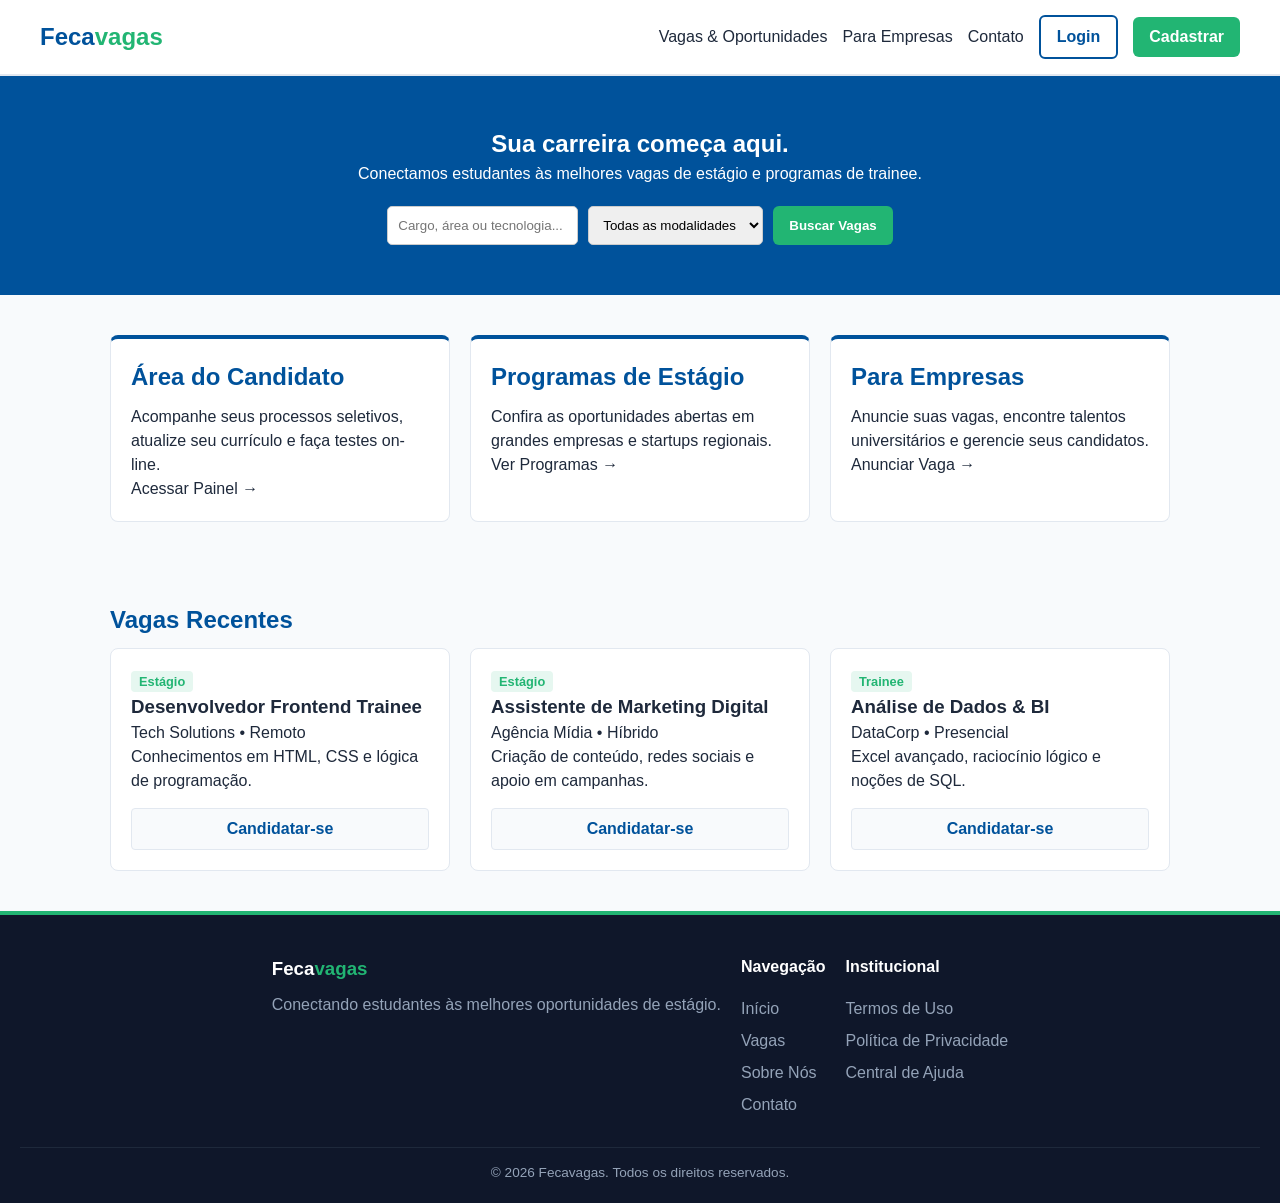
==== index.html @ a6f601c7 "tela da home finalizada" ====
<!DOCTYPE html>
<html lang="en">
<head>
    <meta charset="UTF-8">
    <meta name="viewport" content="width=device-width, initial-scale=1.0">
    <link rel="stylesheet" href="css/style.css">
    <title>Home - Fecavagas</title>
</head>
<body>

    <header class="topo">
        <a href="index.html" class="logo">Feca<span>vagas</span></a>
    
        <nav class="menu">
            <a href="#">Vagas & Oportunidades</a>
            <a href="#">Para Empresas</a>
            <a href="#">Contato</a>
            <a href="#" class="btn-secundario">Login</a>
            <a href="#" class="btn-primario">Cadastrar</a>
        </nav>
    </header>

    <main>

        <!-- SEÇÃO HERO / ÁREA DE BUSCA -->
        <section class="hero">
            <h1>Sua carreira começa aqui.</h1>
            <p>Conectamos estudantes às melhores vagas de estágio e programas de trainee.</p>
      
            <form class="busca-form">
                <input type="text" placeholder="Cargo, área ou tecnologia..." required>
                <select>
                    <option value="">Todas as modalidades</option>
                    <option value="remoto">Remoto</option>
                    <option value="presencial">Presencial</option>
                    <option value="hibrido">Híbrido</option>
                </select>
                <button type="submit" class="btn-primario">Buscar Vagas</button>
            </form>
        </section>

    <!-- ATALHOS PARA OS DIVERSOS MÓDULOS -->
        <section class="modulos">
            <article class="card-modulo">
                <h2>Área do Candidato</h2>
                <p>Acompanhe seus processos seletivos, atualize seu currículo e faça testes on-line.</p>
                <a href="#" class="link-acao">Acessar Painel &rarr;</a>
            </article>

            <article class="card-modulo">
                <h2>Programas de Estágio</h2>
                <p>Confira as oportunidades abertas em grandes empresas e startups regionais.</p>
                <a href="#" class="link-acao">Ver Programas &rarr;</a>
            </article>

            <article class="card-modulo">
                <h2>Para Empresas</h2>
                <p>Anuncie suas vagas, encontre talentos universitários e gerencie seus candidatos.</p>
                <a href="#" class="link-acao">Anunciar Vaga &rarr;</a>
            </article>
        </section>


        <section class="vagas-destaque">
            <h2>Vagas Recentes</h2>
      
            <section class="grid-vagas">
                <article class="card-vaga">
                    <span class="tag">Estágio</span>
                    <h3>Desenvolvedor Frontend Trainee</h3>
                    <p class="empresa">Tech Solutions • Remoto</p>
                    <p class="requisitos">Conhecimentos em HTML, CSS e lógica de programação.</p>
                    <a href="#" class="btn-detalhes">Candidatar-se</a>
                </article>

                <article class="card-vaga">
                    <span class="tag">Estágio</span>
                    <h3>Assistente de Marketing Digital</h3>
                    <p class="empresa">Agência Mídia • Híbrido</p>
                    <p class="requisitos">Criação de conteúdo, redes sociais e apoio em campanhas.</p>
                    <a href="#" class="btn-detalhes">Candidatar-se</a>
                </article>

                <article class="card-vaga">
                    <span class="tag">Trainee</span>
                    <h3>Análise de Dados & BI</h3>
                    <p class="empresa">DataCorp • Presencial</p>
                    <p class="requisitos">Excel avançado, raciocínio lógico e noções de SQL.</p>
                    <a href="#" class="btn-detalhes">Candidatar-se</a>
                </article>
            </section>
        </section>

    </main>

    <footer class="rodape">
        <div class="rodape-conteudo">
    
            <div class="rodape-info">
                <h3>Feca<span>vagas</span></h3>
                <p>Conectando estudantes às melhores oportunidades de estágio.</p>
            </div>

            <nav class="rodape-nav">
                <h4>Navegação</h4>
                <a href="index.html">Início</a>
                <a href="#">Vagas</a>
                <a href="#">Sobre Nós</a>
                <a href="#">Contato</a>
            </nav>

            <nav class="rodape-nav">
                <h4>Institucional</h4>
                <a href="#">Termos de Uso</a>
                <a href="#">Política de Privacidade</a>
                <a href="#">Central de Ajuda</a>
            </nav>

        </div>

        <p class="rodape-copyright">&copy; 2026 Fecavagas. Todos os direitos reservados.</p>
    </footer>

</body>
</html>
---- css/style.css ----
/* 1. CORES OFICIAIS DA FACULDADE (VARIÁVEIS) */
:root {
  --azul: #00529b;
  --verde: #22b573;
  --fundo: #f8fafc;
  --escuro: #0f172a;
  --borda: #e2e8f0;
}

/* 2. CONFIGURAÇÕES GERAIS DA PÁGINA */
* {
  margin: 0;
  padding: 0;
  box-sizing: border-box;
  font-family: Arial, sans-serif;
}

body {
  background-color: var(--fundo);
  color: #1e293b;
  line-height: 1.5;
}

a {
  text-decoration: none;
  color: inherit;
}

/* 3. CABEÇALHO */
.topo {
  background: #ffffff;
  padding: 15px 40px;
  display: flex;
  justify-content: space-between;
  align-items: center;
  border-bottom: 2px solid var(--borda);
}

.logo {
  font-size: 1.5rem;
  font-weight: bold;
  color: var(--azul);
}

.logo span {
  color: var(--verde);
}

.menu {
  display: flex;
  align-items: center;
  gap: 15px;
}

/* ESTILO BASE DOS BOTÕES */
.btn-primario, .btn-secundario {
  padding: 8px 16px;
  border-radius: 6px;
  font-weight: bold;
  cursor: pointer;
}

.btn-primario {
  background: var(--verde);
  color: #ffffff;
  border: none;
}

.btn-secundario {
  border: 2px solid var(--azul);
  color: var(--azul);
}

/* 4. ÁREA DE BUSCA (HERO) */
.hero {
  background: var(--azul);
  color: #ffffff;
  padding: 50px 20px;
  text-align: center;
}

.busca-form {
  margin-top: 20px;
  display: flex;
  justify-content: center;
  gap: 10px;
  flex-wrap: wrap;
}

.busca-form input, .busca-form select {
  padding: 10px;
  border-radius: 5px;
  border: 1px solid #ccc;
}

/* 5. CONTAINER DAS SEÇÕES */
.modulos, .vagas-destaque, .rodape-conteudo {
  max-width: 1100px;
  margin: 0 auto;
}

.grid-vagas, .modulos, .rodape-conteudo {
  display: flex;
  justify-content: center;
  gap: 20px;
  flex-wrap: wrap;
}

.modulos, .vagas-destaque {
  padding: 40px 20px;
}

/* CARD PADRÃO PARA MÓDULOS E VAGAS */
.card-modulo, .card-vaga {
  background: #ffffff;
  border: 1px solid var(--borda);
  border-radius: 8px;
  padding: 20px;
  flex: 1;
  min-width: 250px;
}

.card-modulo {
  border-top: 4px solid var(--azul);
}

.card-modulo h2, .vagas-destaque h2 {
  color: var(--azul);
  margin-bottom: 10px;
}

/* DETALHES DAS VAGAS */
.tag {
  background: #e6f7f0;
  color: var(--verde);
  padding: 3px 8px;
  border-radius: 4px;
  font-weight: bold;
  font-size: 0.8rem;
}

.btn-detalhes {
  display: block;
  text-align: center;
  background: var(--fundo);
  border: 1px solid var(--borda);
  padding: 8px;
  margin-top: 15px;
  border-radius: 4px;
  color: var(--azul);
  font-weight: bold;
}

/* 6. RODAPÉ */
.rodape {
  background: var(--escuro);
  color: #94a3b8;
  padding: 40px 20px 20px;
  border-top: 4px solid var(--verde);
}

.rodape-info h3, .rodape-nav h4 {
  color: #ffffff;
  margin-bottom: 10px;
}

.rodape-info h3 span {
  color: var(--verde);
}

.rodape-nav {
  display: flex;
  flex-direction: column;
  gap: 8px;
}

.rodape-nav a:hover {
  color: var(--verde);
}

.rodape-copyright {
  text-align: center;
  margin-top: 30px;
  padding-top: 15px;
  border-top: 1px solid #1e293b;
  font-size: 0.85rem;
}
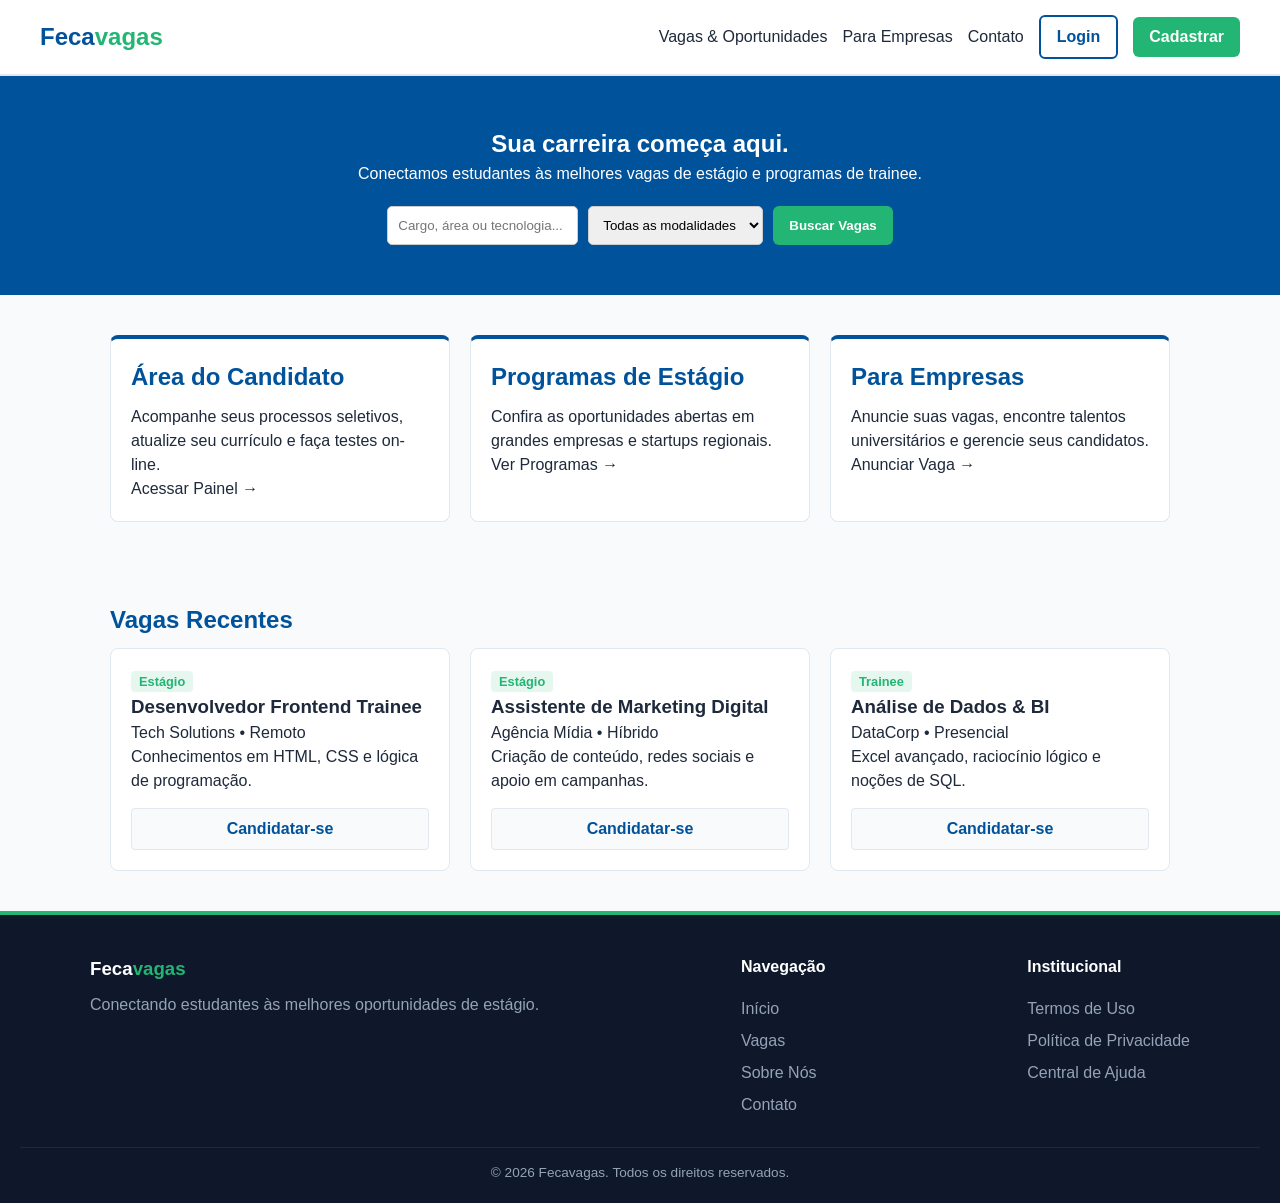
==== commit 4f2caec1: "Criação da tela de login e arquivo css individual p/ cada página" ====
--- a/index.html
+++ b/index.html
@@ -4,7 +4,8 @@
     <meta charset="UTF-8">
     <meta name="viewport" content="width=device-width, initial-scale=1.0">
     <link rel="stylesheet" href="css/style.css">
-    <title>Home - Fecavagas</title>
+    <link rel="stylesheet" href="css/home.css">
+    <title>Fecavagas | Portal de Estágios</title>
 </head>
 <body>
 
@@ -15,7 +16,7 @@
             <a href="#">Vagas & Oportunidades</a>
             <a href="#">Para Empresas</a>
             <a href="#">Contato</a>
-            <a href="#" class="btn-secundario">Login</a>
+            <a href="login.html" class="btn-secundario">Login</a>
             <a href="#" class="btn-primario">Cadastrar</a>
         </nav>
     </header>
--- a/css/style.css
+++ b/css/style.css
@@ -1,4 +1,4 @@
-/* 1. CORES OFICIAIS DA FACULDADE (VARIÁVEIS) */
+/* 1. VARIÁVEIS E REGRAS GERAIS */
 :root {
   --azul: #00529b;
   --verde: #22b573;
@@ -7,7 +7,6 @@
   --borda: #e2e8f0;
 }
 
-/* 2. CONFIGURAÇÕES GERAIS DA PÁGINA */
 * {
   margin: 0;
   padding: 0;
@@ -26,7 +25,7 @@
   color: inherit;
 }
 
-/* 3. CABEÇALHO */
+/* 2. CABEÇALHO */
 .topo {
   background: #ffffff;
   padding: 15px 40px;
@@ -52,12 +51,14 @@
   gap: 15px;
 }
 
-/* ESTILO BASE DOS BOTÕES */
+/* 3. BOTÕES GLOBAIS */
 .btn-primario, .btn-secundario {
   padding: 8px 16px;
   border-radius: 6px;
   font-weight: bold;
   cursor: pointer;
+  display: inline-block;
+  text-align: center;
 }
 
 .btn-primario {
@@ -71,92 +72,21 @@
   color: var(--azul);
 }
 
-/* 4. ÁREA DE BUSCA (HERO) */
-.hero {
-  background: var(--azul);
-  color: #ffffff;
-  padding: 50px 20px;
-  text-align: center;
-}
-
-.busca-form {
-  margin-top: 20px;
-  display: flex;
-  justify-content: center;
-  gap: 10px;
-  flex-wrap: wrap;
-}
-
-.busca-form input, .busca-form select {
-  padding: 10px;
-  border-radius: 5px;
-  border: 1px solid #ccc;
-}
-
-/* 5. CONTAINER DAS SEÇÕES */
-.modulos, .vagas-destaque, .rodape-conteudo {
-  max-width: 1100px;
-  margin: 0 auto;
-}
-
-.grid-vagas, .modulos, .rodape-conteudo {
-  display: flex;
-  justify-content: center;
-  gap: 20px;
-  flex-wrap: wrap;
-}
-
-.modulos, .vagas-destaque {
-  padding: 40px 20px;
-}
-
-/* CARD PADRÃO PARA MÓDULOS E VAGAS */
-.card-modulo, .card-vaga {
-  background: #ffffff;
-  border: 1px solid var(--borda);
-  border-radius: 8px;
-  padding: 20px;
-  flex: 1;
-  min-width: 250px;
-}
-
-.card-modulo {
-  border-top: 4px solid var(--azul);
-}
-
-.card-modulo h2, .vagas-destaque h2 {
-  color: var(--azul);
-  margin-bottom: 10px;
-}
-
-/* DETALHES DAS VAGAS */
-.tag {
-  background: #e6f7f0;
-  color: var(--verde);
-  padding: 3px 8px;
-  border-radius: 4px;
-  font-weight: bold;
-  font-size: 0.8rem;
-}
-
-.btn-detalhes {
-  display: block;
-  text-align: center;
-  background: var(--fundo);
-  border: 1px solid var(--borda);
-  padding: 8px;
-  margin-top: 15px;
-  border-radius: 4px;
-  color: var(--azul);
-  font-weight: bold;
-}
-
-/* 6. RODAPÉ */
+/* 4. RODAPÉ */
 .rodape {
   background: var(--escuro);
   color: #94a3b8;
   padding: 40px 20px 20px;
   border-top: 4px solid var(--verde);
+}
+
+.rodape-conteudo {
+  display: flex;
+  justify-content: space-between;
+  gap: 20px;
+  max-width: 1100px;
+  margin: 0 auto;
+  flex-wrap: wrap;
 }
 
 .rodape-info h3, .rodape-nav h4 {
--- a/css/home.css
+++ b/css/home.css
@@ -0,0 +1,73 @@
+/* ESTILOS EXCLUSIVOS DA HOME */
+.hero {
+  background: var(--azul);
+  color: #ffffff;
+  padding: 50px 20px;
+  text-align: center;
+}
+
+.busca-form {
+  margin-top: 20px;
+  display: flex;
+  justify-content: center;
+  gap: 10px;
+  flex-wrap: wrap;
+}
+
+.busca-form input, .busca-form select {
+  padding: 10px;
+  border-radius: 5px;
+  border: 1px solid #ccc;
+}
+
+.modulos, .vagas-destaque {
+  max-width: 1100px;
+  margin: 0 auto;
+  padding: 40px 20px;
+}
+
+.grid-vagas, .modulos {
+  display: flex;
+  justify-content: center;
+  gap: 20px;
+  flex-wrap: wrap;
+}
+
+.card-modulo, .card-vaga {
+  background: #ffffff;
+  border: 1px solid var(--borda);
+  border-radius: 8px;
+  padding: 20px;
+  flex: 1;
+  min-width: 250px;
+}
+
+.card-modulo {
+  border-top: 4px solid var(--azul);
+}
+
+.card-modulo h2, .vagas-destaque h2 {
+  color: var(--azul);
+  margin-bottom: 10px;
+}
+
+.tag {
+  background: #e6f7f0;
+  color: var(--verde);
+  padding: 3px 8px;
+  border-radius: 4px;
+  font-weight: bold;
+  font-size: 0.8rem;
+}
+
+.btn-detalhes {
+  display: block;
+  text-align: center;
+  background: var(--fundo);
+  border: 1px solid var(--borda);
+  padding: 8px;
+  margin-top: 15px;
+  border-radius: 4px;
+  color: var(--azul);
+  font-weight: bold;
+}
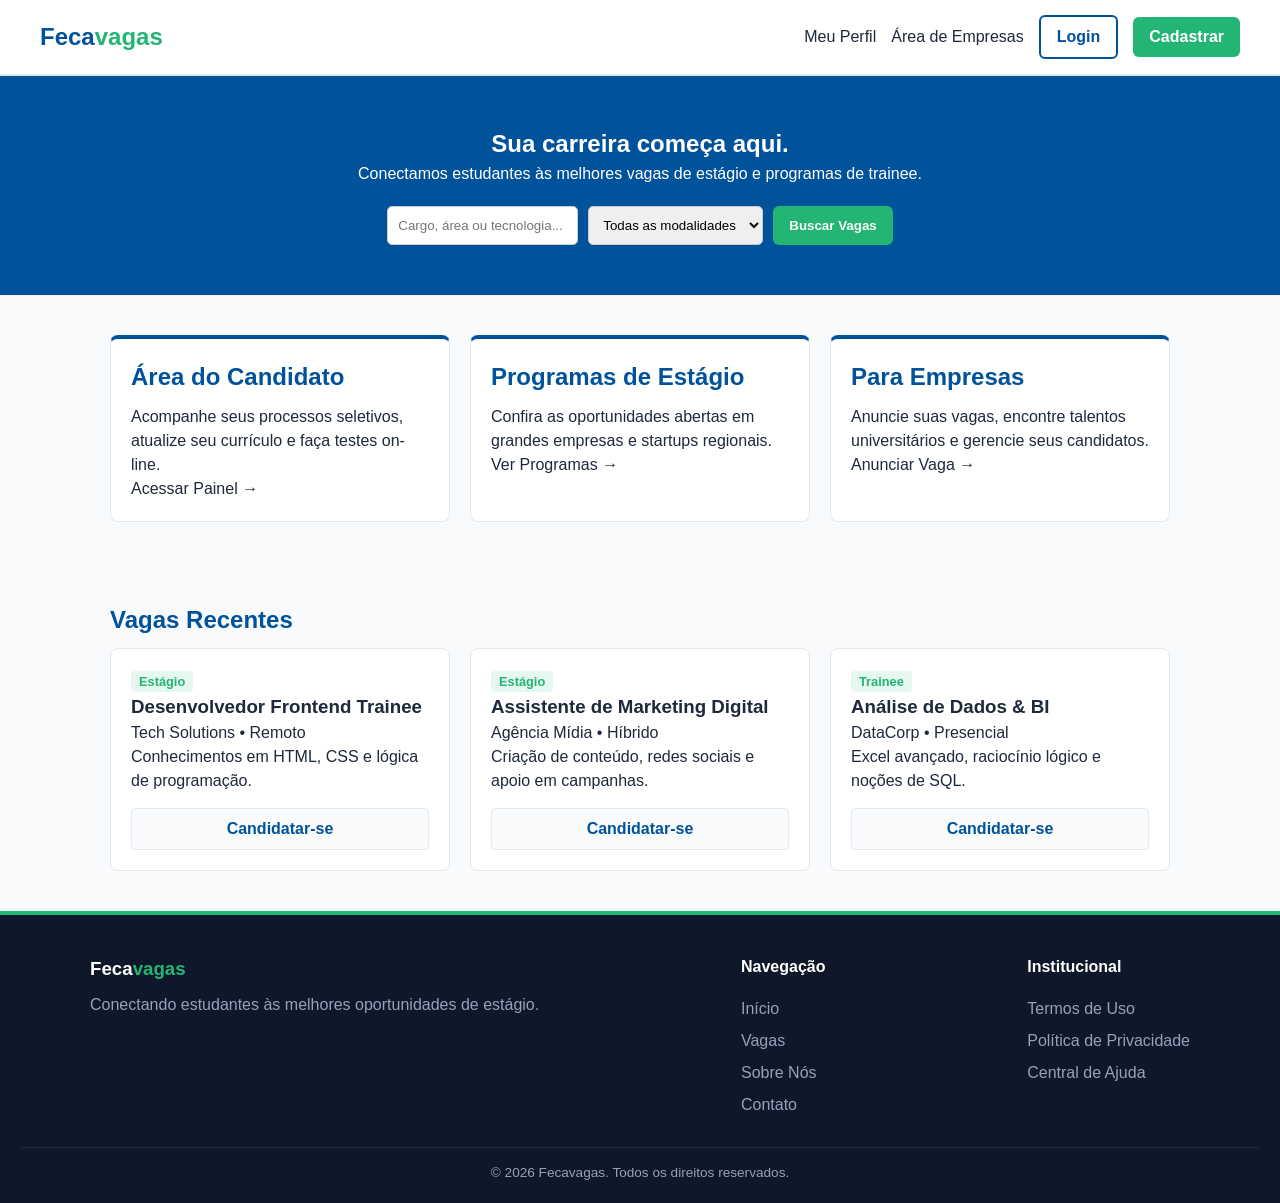
==== commit 3c0b2333: "Correção do cabeçalho da home" ====
--- a/index.html
+++ b/index.html
@@ -13,9 +13,8 @@
         <a href="index.html" class="logo">Feca<span>vagas</span></a>
     
         <nav class="menu">
-            <a href="#">Vagas & Oportunidades</a>
-            <a href="#">Para Empresas</a>
-            <a href="#">Contato</a>
+            <a href="#">Meu Perfil</a>
+            <a href="#">Área de Empresas</a>
             <a href="login.html" class="btn-secundario">Login</a>
             <a href="#" class="btn-primario">Cadastrar</a>
         </nav>
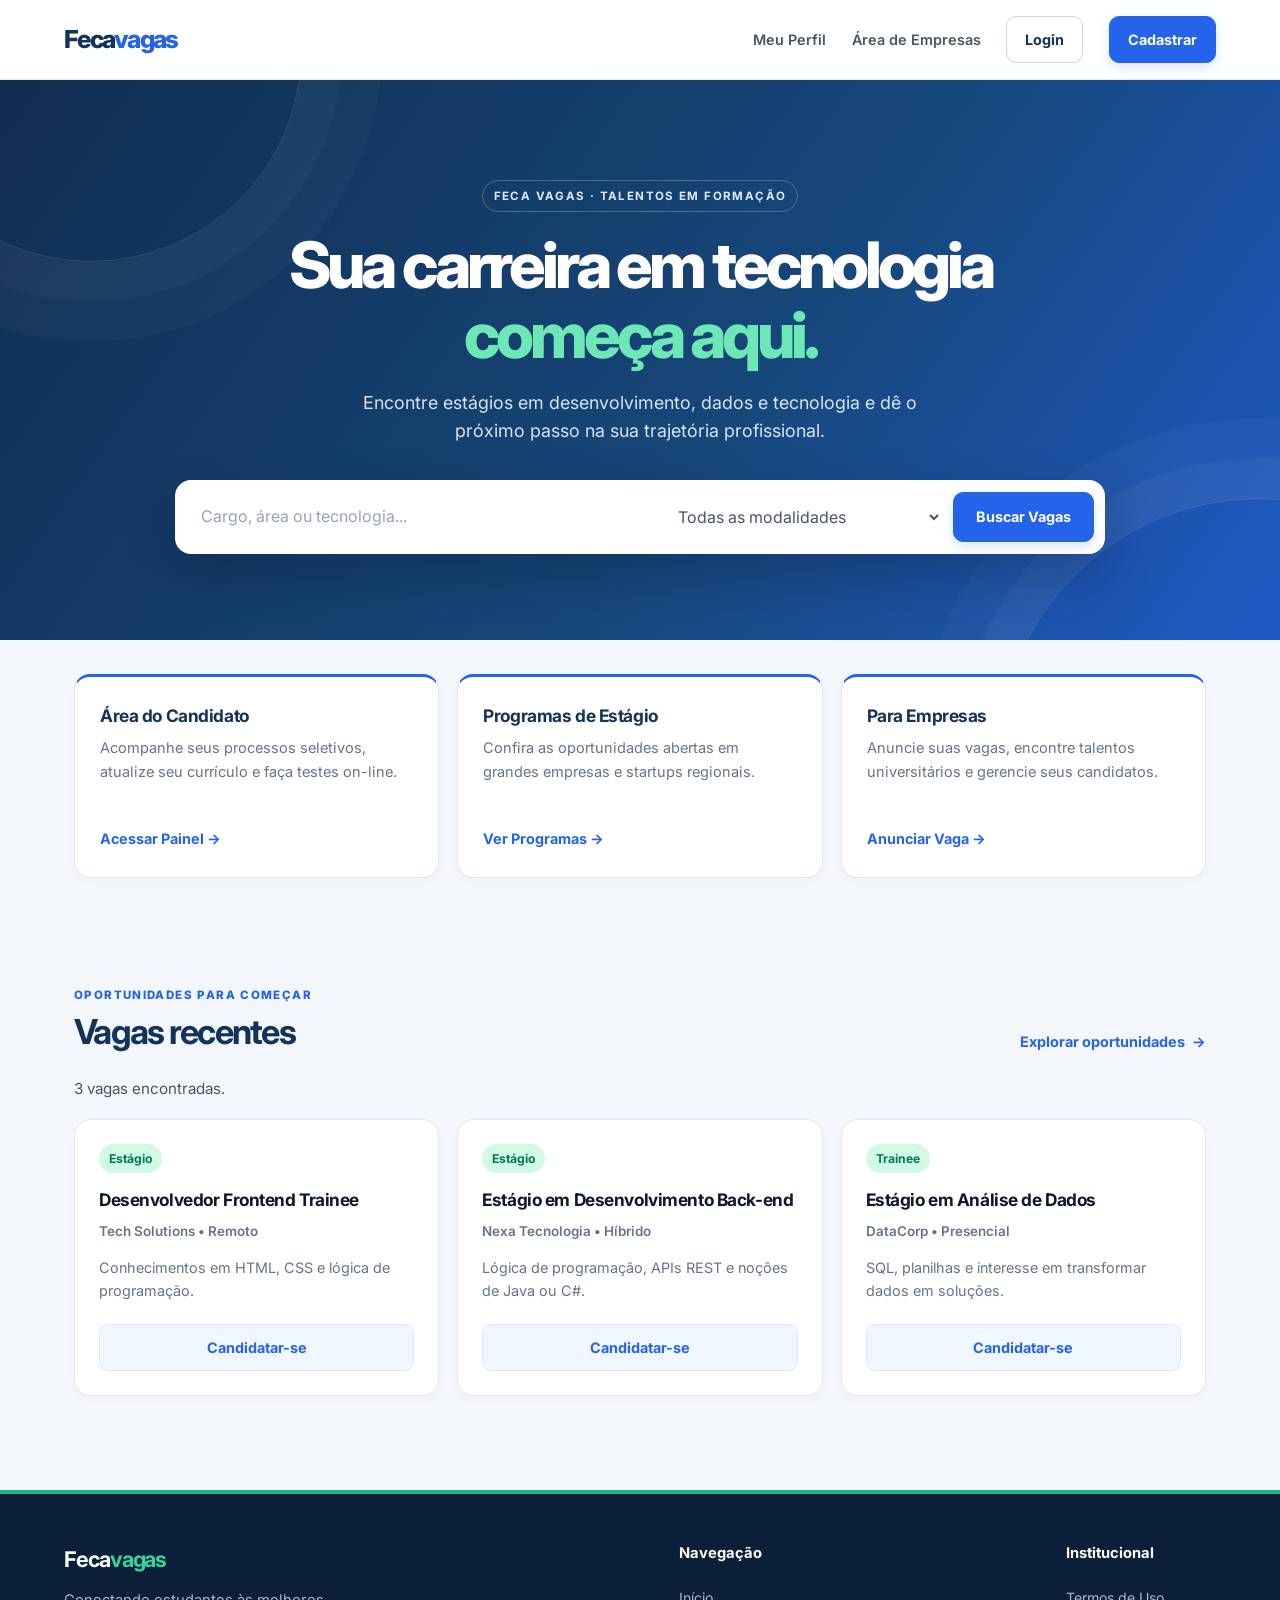
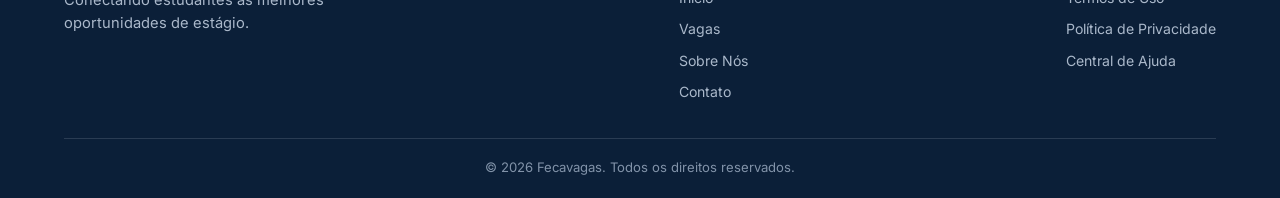
==== commit c8d8cd9c: "Implementação do flitro de busca" ====
--- a/index.html
+++ b/index.html
@@ -1,5 +1,5 @@
 <!DOCTYPE html>
-<html lang="en">
+<html lang="pt-BR">
 <head>
     <meta charset="UTF-8">
     <meta name="viewport" content="width=device-width, initial-scale=1.0">
@@ -24,12 +24,13 @@
 
         <!-- SEÇÃO HERO / ÁREA DE BUSCA -->
         <section class="hero">
-            <h1>Sua carreira começa aqui.</h1>
-            <p>Conectamos estudantes às melhores vagas de estágio e programas de trainee.</p>
+            <span class="hero-etiqueta">FECA VAGAS · TALENTOS EM FORMAÇÃO</span>
+            <h1>Sua carreira em tecnologia<br><span>começa aqui.</span></h1>
+            <p>Encontre estágios em desenvolvimento, dados e tecnologia e dê o próximo passo na sua trajetória profissional.</p>
       
-            <form class="busca-form">
-                <input type="text" placeholder="Cargo, área ou tecnologia..." required>
-                <select>
+            <form class="busca-form" id="form-busca">
+                <input id="termo-busca" type="search" aria-label="Buscar vagas por cargo, área ou tecnologia" placeholder="Cargo, área ou tecnologia...">
+                <select id="filtro-modalidade" aria-label="Filtrar por modalidade">
                     <option value="">Todas as modalidades</option>
                     <option value="remoto">Remoto</option>
                     <option value="presencial">Presencial</option>
@@ -40,7 +41,7 @@
         </section>
 
     <!-- ATALHOS PARA OS DIVERSOS MÓDULOS -->
-        <section class="modulos">
+        <section class="modulos" aria-label="Acesso rápido">
             <article class="card-modulo">
                 <h2>Área do Candidato</h2>
                 <p>Acompanhe seus processos seletivos, atualize seu currículo e faça testes on-line.</p>
@@ -61,10 +62,17 @@
         </section>
 
 
-        <section class="vagas-destaque">
-            <h2>Vagas Recentes</h2>
+        <section class="vagas-destaque" id="vagas">
+            <div class="secao-cabecalho">
+                <div>
+                    <span class="sobretitulo">OPORTUNIDADES PARA COMEÇAR</span>
+                    <h2>Vagas recentes</h2>
+                </div>
+                <a href="#vagas" class="link-acao">Explorar oportunidades <span aria-hidden="true">&rarr;</span></a>
+            </div>
       
-            <section class="grid-vagas">
+            <p id="mensagem-busca" class="mensagem-busca" role="status" aria-live="polite"></p>
+            <section class="grid-vagas" id="lista-vagas">
                 <article class="card-vaga">
                     <span class="tag">Estágio</span>
                     <h3>Desenvolvedor Frontend Trainee</h3>
@@ -75,17 +83,17 @@
 
                 <article class="card-vaga">
                     <span class="tag">Estágio</span>
-                    <h3>Assistente de Marketing Digital</h3>
-                    <p class="empresa">Agência Mídia • Híbrido</p>
-                    <p class="requisitos">Criação de conteúdo, redes sociais e apoio em campanhas.</p>
+                    <h3>Estágio em Desenvolvimento Back-end</h3>
+                    <p class="empresa">Nexa Tecnologia <span aria-hidden="true">•</span> Híbrido</p>
+                    <p class="requisitos">Lógica de programação, APIs REST e noções de Java ou C#.</p>
                     <a href="#" class="btn-detalhes">Candidatar-se</a>
                 </article>
 
                 <article class="card-vaga">
                     <span class="tag">Trainee</span>
-                    <h3>Análise de Dados & BI</h3>
-                    <p class="empresa">DataCorp • Presencial</p>
-                    <p class="requisitos">Excel avançado, raciocínio lógico e noções de SQL.</p>
+                    <h3>Estágio em Análise de Dados</h3>
+                    <p class="empresa">DataCorp <span aria-hidden="true">•</span> Presencial</p>
+                    <p class="requisitos">SQL, planilhas e interesse em transformar dados em soluções.</p>
                     <a href="#" class="btn-detalhes">Candidatar-se</a>
                 </article>
             </section>
@@ -121,5 +129,6 @@
         <p class="rodape-copyright">&copy; 2026 Fecavagas. Todos os direitos reservados.</p>
     </footer>
 
+    <script src="js/busca.js"></script>
 </body>
 </html>
--- a/css/style.css
+++ b/css/style.css
@@ -1,117 +1,189 @@
-/* 1. VARIÁVEIS E REGRAS GERAIS */
+/* FecaVagas — estilos globais */
+@import url('https://fonts.googleapis.com/css2?family=Inter:wght@400;500;600;700;800&display=swap');
+
 :root {
-  --azul: #00529b;
-  --verde: #22b573;
-  --fundo: #f8fafc;
+  --azul: #12345a;
+  --azul-acao: #2563eb;
+  --azul-acao-hover: #1d4ed8;
+  --verde: #10b981;
+  --verde-claro: #d1fae5;
+  --fundo: #f3f6fb;
+  --superficie: #ffffff;
   --escuro: #0f172a;
+  --texto: #334155;
+  --texto-suave: #64748b;
   --borda: #e2e8f0;
+  --sombra-card: 0 12px 32px rgba(15, 23, 42, 0.06);
+  --raio: 16px;
 }
 
 * {
   margin: 0;
   padding: 0;
   box-sizing: border-box;
-  font-family: Arial, sans-serif;
 }
 
+html { scroll-behavior: smooth; }
+
 body {
-  background-color: var(--fundo);
-  color: #1e293b;
-  line-height: 1.5;
+  background: var(--fundo);
+  color: var(--texto);
+  font-family: 'Inter', Arial, sans-serif;
+  line-height: 1.6;
+  -webkit-font-smoothing: antialiased;
 }
 
-a {
-  text-decoration: none;
-  color: inherit;
+a { color: inherit; text-decoration: none; }
+
+button, input, select { font: inherit; }
+
+button, a, input, select { -webkit-tap-highlight-color: transparent; }
+
+a:focus-visible, button:focus-visible, input:focus-visible, select:focus-visible {
+  outline: 3px solid rgba(37, 99, 235, 0.35);
+  outline-offset: 3px;
 }
 
-/* 2. CABEÇALHO */
+/* Cabeçalho */
 .topo {
-  background: #ffffff;
-  padding: 15px 40px;
+  min-height: 76px;
+  background: rgba(255, 255, 255, 0.96);
+  padding: 16px clamp(20px, 5vw, 72px);
   display: flex;
   justify-content: space-between;
   align-items: center;
-  border-bottom: 2px solid var(--borda);
+  gap: 24px;
+  border-bottom: 1px solid var(--borda);
+  position: relative;
+  z-index: 5;
 }
 
 .logo {
-  font-size: 1.5rem;
-  font-weight: bold;
+  font-size: 1.55rem;
+  letter-spacing: -0.07em;
+  font-weight: 800;
   color: var(--azul);
+  white-space: nowrap;
 }
 
-.logo span {
-  color: var(--verde);
-}
+.logo span { color: var(--azul-acao); }
 
 .menu {
   display: flex;
   align-items: center;
-  gap: 15px;
+  justify-content: flex-end;
+  gap: clamp(12px, 2vw, 28px);
 }
 
-/* 3. BOTÕES GLOBAIS */
+.menu > a:not(.btn-primario):not(.btn-secundario) {
+  font-size: 0.9rem;
+  color: #475569;
+  font-weight: 600;
+  transition: color 160ms ease;
+}
+
+.menu > a:not(.btn-primario):not(.btn-secundario):hover { color: var(--azul-acao); }
+
+/* Botões */
 .btn-primario, .btn-secundario {
-  padding: 8px 16px;
-  border-radius: 6px;
-  font-weight: bold;
+  min-height: 44px;
+  padding: 11px 18px;
+  border-radius: 10px;
+  font-size: 0.9rem;
+  font-weight: 700;
   cursor: pointer;
-  display: inline-block;
+  display: inline-flex;
+  align-items: center;
+  justify-content: center;
   text-align: center;
+  transition: transform 160ms ease, background 160ms ease, box-shadow 160ms ease;
 }
 
 .btn-primario {
-  background: var(--verde);
-  color: #ffffff;
-  border: none;
+  background: var(--azul-acao);
+  color: #fff;
+  border: 1px solid var(--azul-acao);
+  box-shadow: 0 5px 12px rgba(37, 99, 235, 0.16);
+}
+
+.btn-primario:hover {
+  background: var(--azul-acao-hover);
+  transform: translateY(-1px);
+  box-shadow: 0 8px 18px rgba(37, 99, 235, 0.22);
 }
 
 .btn-secundario {
-  border: 2px solid var(--azul);
+  border: 1px solid #cbd5e1;
   color: var(--azul);
+  background: #fff;
 }
 
-/* 4. RODAPÉ */
+.btn-secundario:hover { background: #f8fafc; border-color: #94a3b8; }
+
+/* Rodapé */
 .rodape {
-  background: var(--escuro);
-  color: #94a3b8;
-  padding: 40px 20px 20px;
+  margin-top: 40px;
+  background: #0b1f38;
+  color: #aab8ca;
+  padding: 48px clamp(20px, 5vw, 72px) 20px;
   border-top: 4px solid var(--verde);
 }
 
 .rodape-conteudo {
   display: flex;
   justify-content: space-between;
-  gap: 20px;
-  max-width: 1100px;
+  gap: 36px;
+  max-width: 1180px;
   margin: 0 auto;
   flex-wrap: wrap;
 }
 
+.rodape-info { max-width: 310px; }
+
 .rodape-info h3, .rodape-nav h4 {
-  color: #ffffff;
-  margin-bottom: 10px;
+  color: #fff;
+  margin-bottom: 12px;
 }
 
-.rodape-info h3 span {
-  color: var(--verde);
+.rodape-info h3 {
+  font-size: 1.35rem;
+  letter-spacing: -0.05em;
 }
 
-.rodape-nav {
-  display: flex;
-  flex-direction: column;
-  gap: 8px;
+.rodape-info h3 span { color: #34d399; }
+
+.rodape-info p { color: #aab8ca; font-size: 0.92rem; }
+
+.rodape-nav { display: flex; flex-direction: column; gap: 9px; }
+
+.rodape-nav h4 { font-size: 0.92rem; }
+
+.rodape-nav a {
+  font-size: 0.88rem;
+  color: #aab8ca;
+  transition: color 160ms ease;
 }
 
-.rodape-nav a:hover {
-  color: var(--verde);
+.rodape-nav a:hover { color: #6ee7b7; }
+
+.rodape-copyright {
+  max-width: 1180px;
+  text-align: center;
+  margin: 34px auto 0;
+  padding-top: 18px;
+  border-top: 1px solid rgba(203, 213, 225, 0.16);
+  font-size: 0.82rem;
+  color: #8293a9;
 }
 
-.rodape-copyright {
-  text-align: center;
-  margin-top: 30px;
-  padding-top: 15px;
-  border-top: 1px solid #1e293b;
-  font-size: 0.85rem;
-}+@media (max-width: 760px) {
+  .topo { align-items: flex-start; flex-direction: column; gap: 14px; }
+  .menu { width: 100%; justify-content: flex-start; flex-wrap: wrap; gap: 10px 16px; }
+  .menu > a:not(.btn-primario):not(.btn-secundario) { font-size: 0.86rem; }
+  .rodape-conteudo { display: grid; grid-template-columns: repeat(2, minmax(0, 1fr)); }
+  .rodape-info { grid-column: 1 / -1; }
+}
+
+@media (prefers-reduced-motion: reduce) {
+  *, *::before, *::after { scroll-behavior: auto !important; transition-duration: 0.01ms !important; }
+}
--- a/css/home.css
+++ b/css/home.css
@@ -1,73 +1,310 @@
-/* ESTILOS EXCLUSIVOS DA HOME */
+/* FecaVagas — página inicial */
 .hero {
-  background: var(--azul);
-  color: #ffffff;
-  padding: 50px 20px;
+  position: relative;
+  overflow: hidden;
+  isolation: isolate;
+  background: linear-gradient(125deg, #102d50 0%, #16477a 58%, #2563eb 120%);
+  color: #fff;
+  padding: clamp(58px, 8vw, 100px) 20px 86px;
   text-align: center;
 }
 
+.hero::before, .hero::after {
+  content: "";
+  position: absolute;
+  z-index: -1;
+  border: 1px solid rgba(255,255,255,0.13);
+  border-radius: 50%;
+  pointer-events: none;
+}
+
+.hero::before {
+  width: 420px;
+  height: 420px;
+  top: -240px;
+  left: -120px;
+  box-shadow: 0 0 0 40px rgba(255,255,255,0.025), 0 0 0 80px rgba(255,255,255,0.025);
+}
+
+.hero::after {
+  width: 520px;
+  height: 520px;
+  right: -240px;
+  bottom: -380px;
+  box-shadow: 0 0 0 40px rgba(255,255,255,0.035), 0 0 0 80px rgba(255,255,255,0.025);
+}
+
+.hero-etiqueta {
+  display: inline-block;
+  margin-bottom: 18px;
+  padding: 6px 11px;
+  border: 1px solid rgba(255,255,255,0.23);
+  border-radius: 999px;
+  color: #dbeafe;
+  font-size: 0.72rem;
+  font-weight: 700;
+  letter-spacing: 0.12em;
+}
+
+.hero h1 {
+  max-width: 850px;
+  margin: 0 auto;
+  font-size: clamp(2.25rem, 5vw, 4.1rem);
+  line-height: 1.08;
+  letter-spacing: -0.065em;
+  font-weight: 800;
+}
+
+.hero h1 span { color: #6ee7b7; }
+
+.hero > p {
+  max-width: 620px;
+  margin: 20px auto 0;
+  color: #d7e5f6;
+  font-size: clamp(1rem, 2vw, 1.12rem);
+}
+
 .busca-form {
-  margin-top: 20px;
+  position: relative;
+  z-index: 1;
+  width: min(100%, 930px);
+  margin: 34px auto 0;
+  padding: 10px;
   display: flex;
+  gap: 10px;
+  align-items: center;
+  background: #fff;
+  border: 1px solid rgba(255,255,255,0.35);
+  border-radius: 16px;
+  box-shadow: 0 20px 50px rgba(4, 17, 35, 0.24);
+}
+
+.busca-form input, .busca-form select {
+  min-width: 0;
+  min-height: 50px;
+  padding: 12px 14px;
+  color: #1e293b;
+  background: #fff;
+  border: 1px solid transparent;
+  border-radius: 9px;
+  outline: none;
+}
+
+.busca-form input { flex: 1.7; }
+.busca-form select { flex: 1; cursor: pointer; color: #475569; }
+
+.busca-form input:focus, .busca-form select:focus {
+  border-color: #93c5fd;
+  background: #f8fbff;
+}
+
+.busca-form input::placeholder { color: #94a3b8; }
+
+.busca-form .btn-primario {
+  min-height: 50px;
+  white-space: nowrap;
+  padding-inline: 22px;
+}
+
+.modulos, .vagas-destaque {
+  width: min(100%, 1220px);
+  margin: 0 auto;
+  padding: 54px clamp(20px, 4vw, 44px);
+}
+
+.modulos {
+  display: grid;
+  grid-template-columns: repeat(3, minmax(0, 1fr));
+  gap: 18px;
+  padding-top: 34px;
+}
+
+.card-modulo, .card-vaga {
+  min-width: 0;
+  background: var(--superficie);
+  border: 1px solid var(--borda);
+  border-radius: var(--raio);
+  padding: 25px;
+  box-shadow: 0 3px 12px rgba(15, 23, 42, 0.025);
+  transition: transform 180ms ease, box-shadow 180ms ease, border-color 180ms ease;
+}
+
+.card-modulo:hover, .card-vaga:hover {
+  transform: translateY(-4px);
+  box-shadow: var(--sombra-card);
+  border-color: #cbdaf0;
+}
+
+.card-modulo { border-top: 3px solid var(--azul-acao); }
+
+.card-modulo h2 {
+  color: var(--azul);
+  font-size: 1.08rem;
+  letter-spacing: -0.025em;
+  margin-bottom: 8px;
+}
+
+.card-modulo p {
+  color: var(--texto-suave);
+  font-size: 0.91rem;
+  min-height: 72px;
+}
+
+.link-acao {
+  display: inline-flex;
+  align-items: center;
+  gap: 7px;
+  margin-top: 18px;
+  color: var(--azul-acao);
+  font-size: 0.9rem;
+  font-weight: 700;
+}
+
+.link-acao:hover { color: var(--azul-acao-hover); }
+
+.secao-cabecalho {
+  display: flex;
+  align-items: end;
+  justify-content: space-between;
+  gap: 20px;
+  margin-bottom: 24px;
+}
+
+.sobretitulo {
+  display: block;
+  margin-bottom: 7px;
+  color: var(--azul-acao);
+  font-size: 0.72rem;
+  letter-spacing: 0.12em;
+  font-weight: 800;
+}
+
+.vagas-destaque h2 {
+  color: var(--azul);
+  font-size: clamp(1.7rem, 3vw, 2.15rem);
+  line-height: 1.2;
+  letter-spacing: -0.05em;
+}
+
+.mensagem-busca {
+  margin: 0 0 18px;
+  color: #475569;
+  font-size: 0.95rem;
+}
+
+.card-vaga[hidden] {
+  display: none;
+}
+
+.grid-vagas {
+  display: grid;
+  grid-template-columns: repeat(3, minmax(0, 1fr));
+  gap: 18px;
+}
+
+.card-vaga {
+  display: flex;
+  flex-direction: column;
+  align-items: flex-start;
+  padding: 24px;
+}
+
+.tag {
+  display: inline-flex;
+  align-items: center;
+  background: var(--verde-claro);
+  color: #047857;
+  padding: 5px 10px;
+  border-radius: 999px;
+  font-weight: 700;
+  font-size: 0.76rem;
+  margin-bottom: 15px;
+}
+
+.card-vaga h3 {
+  color: var(--escuro);
+  font-size: 1.08rem;
+  line-height: 1.4;
+  letter-spacing: -0.025em;
+  margin-bottom: 8px;
+}
+
+.empresa {
+  color: var(--texto-suave);
+  font-size: 0.84rem;
+  font-weight: 600;
+  margin-bottom: 14px;
+}
+
+.requisitos {
+  color: #64748b;
+  font-size: 0.9rem;
+  flex: 1;
+}
+
+.btn-detalhes {
+  width: 100%;
+  display: inline-flex;
+  align-items: center;
   justify-content: center;
-  gap: 10px;
-  flex-wrap: wrap;
-}
-
-.busca-form input, .busca-form select {
-  padding: 10px;
-  border-radius: 5px;
-  border: 1px solid #ccc;
-}
-
-.modulos, .vagas-destaque {
-  max-width: 1100px;
-  margin: 0 auto;
-  padding: 40px 20px;
-}
-
-.grid-vagas, .modulos {
-  display: flex;
-  justify-content: center;
-  gap: 20px;
-  flex-wrap: wrap;
-}
-
-.card-modulo, .card-vaga {
-  background: #ffffff;
-  border: 1px solid var(--borda);
-  border-radius: 8px;
-  padding: 20px;
-  flex: 1;
-  min-width: 250px;
-}
-
-.card-modulo {
-  border-top: 4px solid var(--azul);
-}
-
-.card-modulo h2, .vagas-destaque h2 {
-  color: var(--azul);
-  margin-bottom: 10px;
-}
-
-.tag {
-  background: #e6f7f0;
-  color: var(--verde);
-  padding: 3px 8px;
-  border-radius: 4px;
-  font-weight: bold;
-  font-size: 0.8rem;
-}
-
-.btn-detalhes {
-  display: block;
   text-align: center;
-  background: var(--fundo);
-  border: 1px solid var(--borda);
-  padding: 8px;
-  margin-top: 15px;
-  border-radius: 4px;
-  color: var(--azul);
-  font-weight: bold;
-}+  background: #eff6ff;
+  border: 1px solid #dbeafe;
+  padding: 11px 14px;
+  margin-top: 22px;
+  border-radius: 9px;
+  color: var(--azul-acao);
+  font-size: 0.9rem;
+  font-weight: 700;
+  transition: background 160ms ease, color 160ms ease, border-color 160ms ease;
+}
+
+.btn-detalhes:hover {
+  background: var(--azul-acao);
+  border-color: var(--azul-acao);
+  color: #fff;
+}
+
+@media (max-width: 900px) {
+  .modulos, .mensagem-busca {
+  margin: 0 0 18px;
+  color: #475569;
+  font-size: 0.95rem;
+}
+
+.card-vaga[hidden] {
+  display: none;
+}
+
+.grid-vagas { grid-template-columns: repeat(2, minmax(0, 1fr)); }
+  .card-modulo p { min-height: auto; }
+  .busca-form { flex-wrap: wrap; }
+  .busca-form input { flex-basis: 45%; }
+  .busca-form select { flex: 1; }
+  .busca-form .btn-primario { flex-basis: 100%; }
+}
+
+@media (max-width: 600px) {
+  .hero { padding: 54px 18px 62px; }
+  .hero h1 { font-size: clamp(2.15rem, 11vw, 3rem); }
+  .hero > p { font-size: 0.98rem; }
+  .busca-form { padding: 9px; gap: 8px; margin-top: 26px; }
+  .busca-form input, .busca-form select { flex-basis: 100%; width: 100%; }
+  .busca-form .btn-primario { width: 100%; }
+  .modulos, .mensagem-busca {
+  margin: 0 0 18px;
+  color: #475569;
+  font-size: 0.95rem;
+}
+
+.card-vaga[hidden] {
+  display: none;
+}
+
+.grid-vagas { grid-template-columns: 1fr; }
+  .modulos { padding-top: 22px; }
+  .modulos, .vagas-destaque { padding-inline: 18px; }
+  .card-modulo, .card-vaga { padding: 22px; }
+  .secao-cabecalho { align-items: flex-start; flex-direction: column; gap: 0; }
+  .secao-cabecalho .link-acao { margin-top: 10px; }
+}
